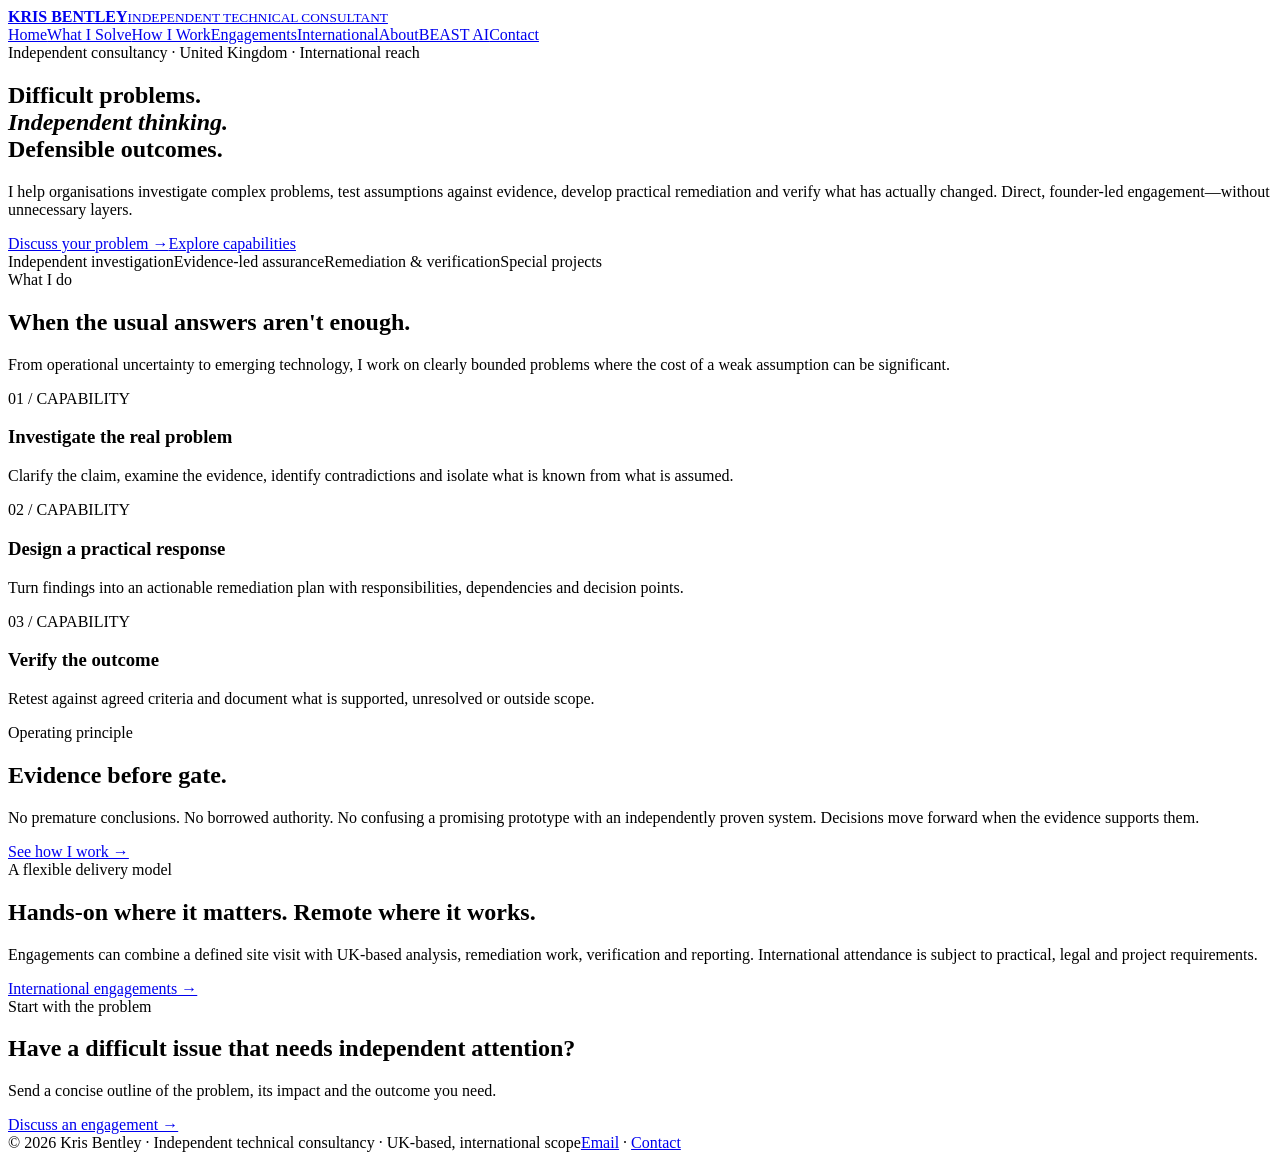
==== index.html @ f87c144c "Publish initial consultancy website" ====
<!doctype html><html lang="en-GB"><head><meta charset="utf-8"><meta name="viewport" content="width=device-width,initial-scale=1"><meta name="description" content="Independent technical investigation, evidence-led assurance, remediation and special-project consultancy."><meta name="theme-color" content="#0a101a"><title>Independent Technical Problem Solver | Kris Bentley</title><link rel="stylesheet" href="assets/style.css"></head><body><a href="#main" style="position:absolute;left:-9999px;top:0" onfocus="this.style.left='10px'" onblur="this.style.left='-9999px'">Skip to content</a><header class="site-header"><div class="wrap head"><a class="brand" href="index.html"><strong>KRIS BENTLEY</strong><small>INDEPENDENT TECHNICAL CONSULTANT</small></a><nav class="nav" aria-label="Main navigation"><a href="index.html" aria-current="page">Home</a><a href="services.html">What I Solve</a><a href="approach.html">How I Work</a><a href="engagements.html">Engagements</a><a href="international.html">International</a><a href="about.html">About</a><a href="beast.html">BEAST AI</a><a href="contact.html" class="contact-link">Contact</a></nav></div></header><main id="main"><section class="hero"><div class="wrap"><div class="eyebrow">Independent consultancy · United Kingdom · International reach</div><h1>Difficult problems.<br><em>Independent thinking.</em><br>Defensible outcomes.</h1><p class="lede">I help organisations investigate complex problems, test assumptions against evidence, develop practical remediation and verify what has actually changed. Direct, founder-led engagement—without unnecessary layers.</p><div class="actions"><a class="btn" href="contact.html">Discuss your problem →</a><a class="btn secondary" href="services.html">Explore capabilities</a></div></div></section><div class="strip"><div class="wrap"><span>Independent investigation</span><span>Evidence-led assurance</span><span>Remediation &amp; verification</span><span>Special projects</span></div></div><section class="section"><div class="wrap"><div class="eyebrow">What I do</div><h2>When the usual answers aren't enough.</h2><p class="section-intro">From operational uncertainty to emerging technology, I work on clearly bounded problems where the cost of a weak assumption can be significant.</p><div class="grid"><article class="card"><div class="number">01 / CAPABILITY</div><h3>Investigate the real problem</h3><p>Clarify the claim, examine the evidence, identify contradictions and isolate what is known from what is assumed.</p></article><article class="card"><div class="number">02 / CAPABILITY</div><h3>Design a practical response</h3><p>Turn findings into an actionable remediation plan with responsibilities, dependencies and decision points.</p></article><article class="card"><div class="number">03 / CAPABILITY</div><h3>Verify the outcome</h3><p>Retest against agreed criteria and document what is supported, unresolved or outside scope.</p></article></div></div></section><section class="section alt"><div class="wrap"><div class="eyebrow">Operating principle</div><h2>Evidence before gate.</h2><p class="lede">No premature conclusions. No borrowed authority. No confusing a promising prototype with an independently proven system. Decisions move forward when the evidence supports them.</p><div class="actions"><a class="btn secondary" href="approach.html">See how I work →</a></div></div></section><section class="section"><div class="wrap"><div class="eyebrow">A flexible delivery model</div><h2>Hands-on where it matters. Remote where it works.</h2><p class="section-intro">Engagements can combine a defined site visit with UK-based analysis, remediation work, verification and reporting. International attendance is subject to practical, legal and project requirements.</p><a class="btn secondary" href="international.html">International engagements →</a></div></section></main><section class="cta"><div class="wrap"><div class="eyebrow">Start with the problem</div><h2>Have a difficult issue that needs independent attention?</h2><p class="lede">Send a concise outline of the problem, its impact and the outcome you need.</p><a class="btn" href="mailto:kris@beastai.co.uk?subject=Independent%20consultancy%20enquiry">Discuss an engagement →</a></div></section><footer class="footer"><div class="wrap"><span>© 2026 Kris Bentley · Independent technical consultancy · UK-based, international scope</span><span><a href="mailto:kris@beastai.co.uk">Email</a> · <a href="contact.html">Contact</a></span></div></footer></body></html>
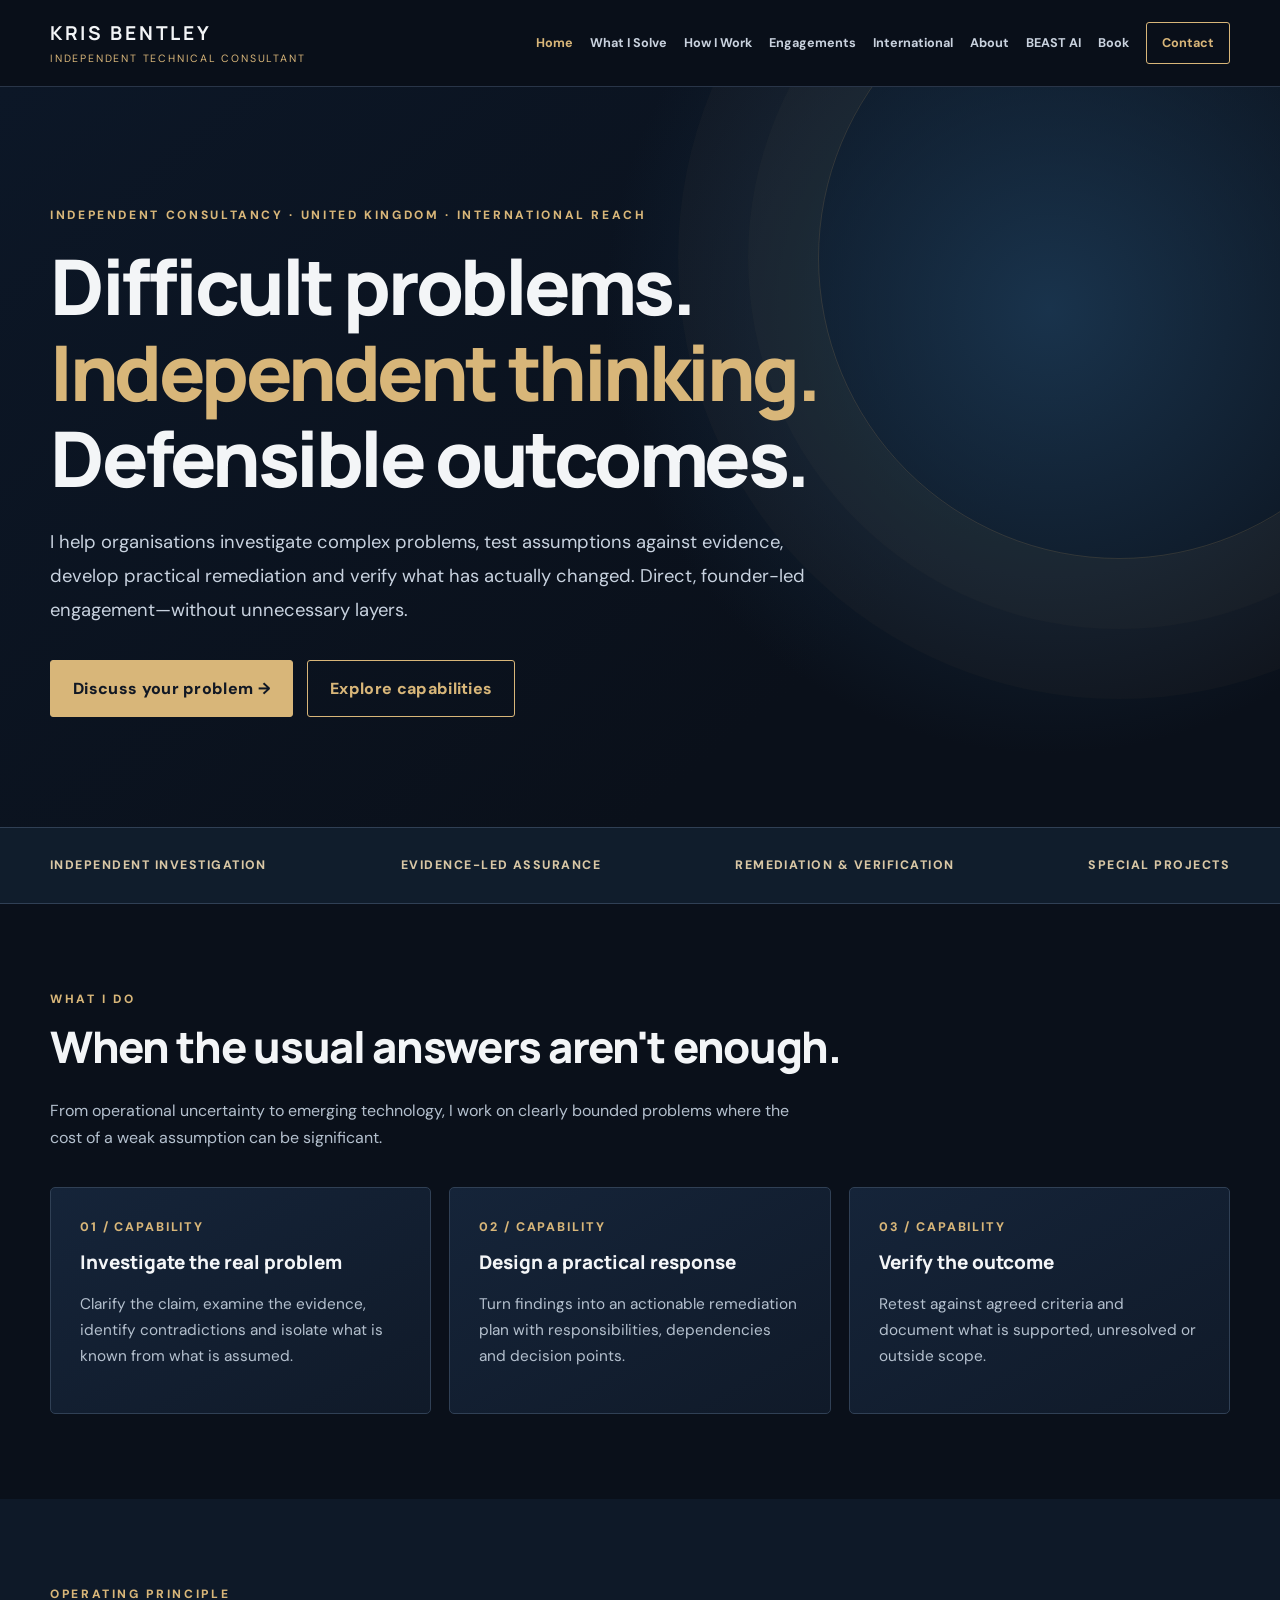
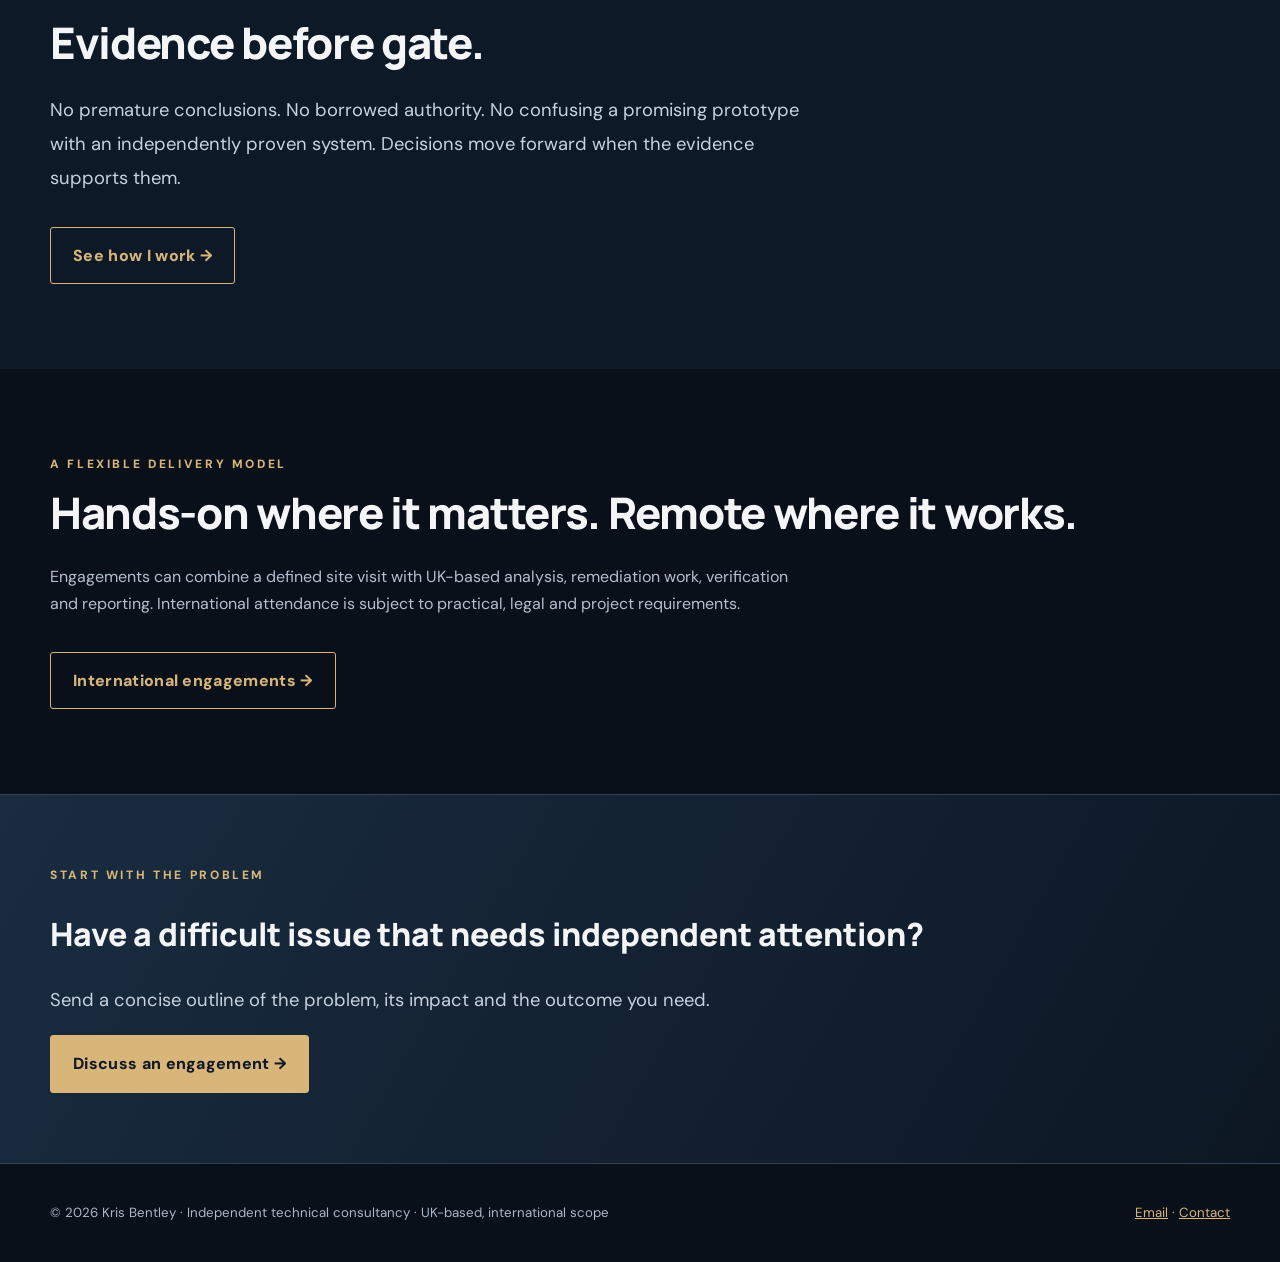
==== commit cb6e15ed: "Add BLINKIN’ ECK! book page and QR code" ====
--- a/index.html
+++ b/index.html
@@ -1 +1 @@
-<!doctype html><html lang="en-GB"><head><meta charset="utf-8"><meta name="viewport" content="width=device-width,initial-scale=1"><meta name="description" content="Independent technical investigation, evidence-led assurance, remediation and special-project consultancy."><meta name="theme-color" content="#0a101a"><title>Independent Technical Problem Solver | Kris Bentley</title><link rel="stylesheet" href="assets/style.css"></head><body><a href="#main" style="position:absolute;left:-9999px;top:0" onfocus="this.style.left='10px'" onblur="this.style.left='-9999px'">Skip to content</a><header class="site-header"><div class="wrap head"><a class="brand" href="index.html"><strong>KRIS BENTLEY</strong><small>INDEPENDENT TECHNICAL CONSULTANT</small></a><nav class="nav" aria-label="Main navigation"><a href="index.html" aria-current="page">Home</a><a href="services.html">What I Solve</a><a href="approach.html">How I Work</a><a href="engagements.html">Engagements</a><a href="international.html">International</a><a href="about.html">About</a><a href="beast.html">BEAST AI</a><a href="contact.html" class="contact-link">Contact</a></nav></div></header><main id="main"><section class="hero"><div class="wrap"><div class="eyebrow">Independent consultancy · United Kingdom · International reach</div><h1>Difficult problems.<br><em>Independent thinking.</em><br>Defensible outcomes.</h1><p class="lede">I help organisations investigate complex problems, test assumptions against evidence, develop practical remediation and verify what has actually changed. Direct, founder-led engagement—without unnecessary layers.</p><div class="actions"><a class="btn" href="contact.html">Discuss your problem →</a><a class="btn secondary" href="services.html">Explore capabilities</a></div></div></section><div class="strip"><div class="wrap"><span>Independent investigation</span><span>Evidence-led assurance</span><span>Remediation &amp; verification</span><span>Special projects</span></div></div><section class="section"><div class="wrap"><div class="eyebrow">What I do</div><h2>When the usual answers aren't enough.</h2><p class="section-intro">From operational uncertainty to emerging technology, I work on clearly bounded problems where the cost of a weak assumption can be significant.</p><div class="grid"><article class="card"><div class="number">01 / CAPABILITY</div><h3>Investigate the real problem</h3><p>Clarify the claim, examine the evidence, identify contradictions and isolate what is known from what is assumed.</p></article><article class="card"><div class="number">02 / CAPABILITY</div><h3>Design a practical response</h3><p>Turn findings into an actionable remediation plan with responsibilities, dependencies and decision points.</p></article><article class="card"><div class="number">03 / CAPABILITY</div><h3>Verify the outcome</h3><p>Retest against agreed criteria and document what is supported, unresolved or outside scope.</p></article></div></div></section><section class="section alt"><div class="wrap"><div class="eyebrow">Operating principle</div><h2>Evidence before gate.</h2><p class="lede">No premature conclusions. No borrowed authority. No confusing a promising prototype with an independently proven system. Decisions move forward when the evidence supports them.</p><div class="actions"><a class="btn secondary" href="approach.html">See how I work →</a></div></div></section><section class="section"><div class="wrap"><div class="eyebrow">A flexible delivery model</div><h2>Hands-on where it matters. Remote where it works.</h2><p class="section-intro">Engagements can combine a defined site visit with UK-based analysis, remediation work, verification and reporting. International attendance is subject to practical, legal and project requirements.</p><a class="btn secondary" href="international.html">International engagements →</a></div></section></main><section class="cta"><div class="wrap"><div class="eyebrow">Start with the problem</div><h2>Have a difficult issue that needs independent attention?</h2><p class="lede">Send a concise outline of the problem, its impact and the outcome you need.</p><a class="btn" href="mailto:kris@beastai.co.uk?subject=Independent%20consultancy%20enquiry">Discuss an engagement →</a></div></section><footer class="footer"><div class="wrap"><span>© 2026 Kris Bentley · Independent technical consultancy · UK-based, international scope</span><span><a href="mailto:kris@beastai.co.uk">Email</a> · <a href="contact.html">Contact</a></span></div></footer></body></html>+<!doctype html><html lang="en-GB"><head><meta charset="utf-8"><meta name="viewport" content="width=device-width,initial-scale=1"><meta name="description" content="Independent technical investigation, evidence-led assurance, remediation and special-project consultancy."><meta name="theme-color" content="#0a101a"><title>Independent Technical Problem Solver | Kris Bentley</title><link rel="stylesheet" href="assets/style.css"></head><body><a href="#main" style="position:absolute;left:-9999px;top:0" onfocus="this.style.left='10px'" onblur="this.style.left='-9999px'">Skip to content</a><header class="site-header"><div class="wrap head"><a class="brand" href="index.html"><strong>KRIS BENTLEY</strong><small>INDEPENDENT TECHNICAL CONSULTANT</small></a><nav class="nav" aria-label="Main navigation"><a href="index.html" aria-current="page">Home</a><a href="services.html">What I Solve</a><a href="approach.html">How I Work</a><a href="engagements.html">Engagements</a><a href="international.html">International</a><a href="about.html">About</a><a href="beast.html">BEAST AI</a><a href="book.html">Book</a><a href="contact.html" class="contact-link">Contact</a></nav></div></header><main id="main"><section class="hero"><div class="wrap"><div class="eyebrow">Independent consultancy · United Kingdom · International reach</div><h1>Difficult problems.<br><em>Independent thinking.</em><br>Defensible outcomes.</h1><p class="lede">I help organisations investigate complex problems, test assumptions against evidence, develop practical remediation and verify what has actually changed. Direct, founder-led engagement—without unnecessary layers.</p><div class="actions"><a class="btn" href="contact.html">Discuss your problem →</a><a class="btn secondary" href="services.html">Explore capabilities</a></div></div></section><div class="strip"><div class="wrap"><span>Independent investigation</span><span>Evidence-led assurance</span><span>Remediation &amp; verification</span><span>Special projects</span></div></div><section class="section"><div class="wrap"><div class="eyebrow">What I do</div><h2>When the usual answers aren't enough.</h2><p class="section-intro">From operational uncertainty to emerging technology, I work on clearly bounded problems where the cost of a weak assumption can be significant.</p><div class="grid"><article class="card"><div class="number">01 / CAPABILITY</div><h3>Investigate the real problem</h3><p>Clarify the claim, examine the evidence, identify contradictions and isolate what is known from what is assumed.</p></article><article class="card"><div class="number">02 / CAPABILITY</div><h3>Design a practical response</h3><p>Turn findings into an actionable remediation plan with responsibilities, dependencies and decision points.</p></article><article class="card"><div class="number">03 / CAPABILITY</div><h3>Verify the outcome</h3><p>Retest against agreed criteria and document what is supported, unresolved or outside scope.</p></article></div></div></section><section class="section alt"><div class="wrap"><div class="eyebrow">Operating principle</div><h2>Evidence before gate.</h2><p class="lede">No premature conclusions. No borrowed authority. No confusing a promising prototype with an independently proven system. Decisions move forward when the evidence supports them.</p><div class="actions"><a class="btn secondary" href="approach.html">See how I work →</a></div></div></section><section class="section"><div class="wrap"><div class="eyebrow">A flexible delivery model</div><h2>Hands-on where it matters. Remote where it works.</h2><p class="section-intro">Engagements can combine a defined site visit with UK-based analysis, remediation work, verification and reporting. International attendance is subject to practical, legal and project requirements.</p><a class="btn secondary" href="international.html">International engagements →</a></div></section></main><section class="cta"><div class="wrap"><div class="eyebrow">Start with the problem</div><h2>Have a difficult issue that needs independent attention?</h2><p class="lede">Send a concise outline of the problem, its impact and the outcome you need.</p><a class="btn" href="mailto:kris@beastai.co.uk?subject=Independent%20consultancy%20enquiry">Discuss an engagement →</a></div></section><footer class="footer"><div class="wrap"><span>© 2026 Kris Bentley · Independent technical consultancy · UK-based, international scope</span><span><a href="mailto:kris@beastai.co.uk">Email</a> · <a href="contact.html">Contact</a></span></div></footer></body></html>
--- a/assets/style.css
+++ b/assets/style.css
@@ -0,0 +1,2 @@
+@import url('https://fonts.googleapis.com/css2?family=DM+Sans:wght@400;500;600;700&family=Manrope:wght@400;500;600;700;800&display=swap');
+:root{--bg:#0a101a;--panel:#111c2b;--panel2:#142235;--ink:#f3f5f7;--muted:#b4c0ce;--gold:#d8b679;--line:#304055;--max:1180px}*{box-sizing:border-box}html{scroll-behavior:smooth}body{margin:0;background:var(--bg);color:var(--ink);font-family:'DM Sans',Arial,sans-serif;line-height:1.7}a{color:inherit}a:focus-visible,button:focus-visible{outline:3px solid var(--gold);outline-offset:4px}.wrap{width:min(var(--max),calc(100% - 48px));margin:auto}.site-header{position:sticky;top:0;z-index:20;background:#0a101aee;backdrop-filter:blur(14px);border-bottom:1px solid #293548}.head{display:flex;align-items:center;justify-content:space-between;gap:24px;min-height:86px}.brand{text-decoration:none;display:flex;flex-direction:column;line-height:1.25}.brand strong{font-family:Manrope,sans-serif;font-size:1.2rem;letter-spacing:.14em}.brand small{font-size:.66rem;letter-spacing:.17em;color:var(--gold);margin-top:7px}.nav{display:flex;gap:17px;align-items:center;flex-wrap:wrap}.nav a{text-decoration:none;color:#c9d2de;font-size:.79rem;font-weight:700}.nav a:hover,.nav a[aria-current=page]{color:var(--gold)}.nav .contact-link{border:1px solid var(--gold);padding:9px 15px;border-radius:3px;color:var(--gold)}.eyebrow{text-transform:uppercase;letter-spacing:.22em;font-size:.75rem;color:var(--gold);font-weight:800}.hero{position:relative;overflow:hidden;padding:118px 0 110px;background:radial-gradient(circle at 82% 30%,#19334c 0%,transparent 38%),linear-gradient(140deg,#0c1727,#0a101a 70%)}.hero:after{content:'';position:absolute;right:-140px;top:-130px;width:600px;height:600px;border:1px solid #bb985b33;border-radius:50%;box-shadow:0 0 0 70px #bb985b08,0 0 0 140px #bb985b08;pointer-events:none}.hero .wrap{position:relative;z-index:1}.hero h1,.page-hero h1{font:800 clamp(2.6rem,6vw,5.2rem)/1.12 Manrope,sans-serif;letter-spacing:-.045em;max-width:960px;margin:18px 0 24px}.hero h1 em{font-style:normal;color:var(--gold)}.lede{font-size:1.15rem;color:#c8d2df;max-width:760px;line-height:1.85}.actions{display:flex;flex-wrap:wrap;gap:14px;margin-top:32px}.btn{display:inline-block;text-decoration:none;padding:14px 22px;font-weight:800;letter-spacing:.02em;border:1px solid var(--gold);background:var(--gold);color:#111824;border-radius:3px}.btn.secondary{background:transparent;color:var(--gold)}.section{padding:85px 0}.section.alt{background:#0e1928}.section h2{font:800 clamp(1.8rem,3.4vw,2.8rem)/1.2 Manrope,sans-serif;letter-spacing:-.03em;margin:12px 0 24px}.section-intro{color:var(--muted);max-width:760px;margin-bottom:35px}.grid{display:grid;grid-template-columns:repeat(3,1fr);gap:18px}.grid.two{grid-template-columns:repeat(2,1fr)}.card{background:linear-gradient(150deg,#152439,#101a29);border:1px solid var(--line);padding:29px;border-radius:5px}.card .number{color:var(--gold);font-size:.78rem;font-weight:800;letter-spacing:.15em}.card h3{font:800 1.18rem/1.35 Manrope,sans-serif;margin:12px 0}.card p,.card li{color:var(--muted);font-size:.96rem}.card ul{padding-left:19px}.strip{border-top:1px solid var(--line);border-bottom:1px solid var(--line);background:#101d2c;padding:27px 0}.strip .wrap{display:flex;gap:28px;justify-content:space-between;flex-wrap:wrap}.strip span{font-size:.77rem;text-transform:uppercase;letter-spacing:.12em;color:#d9c7a5;font-weight:800}.page-hero{padding:95px 0 70px;background:linear-gradient(115deg,#13253a,#0a101a)}.page-hero h1{font-size:clamp(2.5rem,5vw,4.2rem)}.content{max-width:850px}.content p,.content li{color:#c1cbd7}.content h2{font-family:Manrope,sans-serif;margin-top:42px}.steps{counter-reset:step;display:grid;gap:16px}.step{padding:24px 26px;border-left:3px solid var(--gold);background:var(--panel)}.step h3{margin:0 0 8px}.step p{margin:0;color:var(--muted)}.note{border:1px solid #715f41;background:#1b2025;padding:22px;color:#e3d8c5;margin:28px 0}.cta{background:linear-gradient(120deg,#192c40,#0d1724);border-top:1px solid var(--line);padding:70px 0}.cta h2{font:800 2rem Manrope,sans-serif}.footer{padding:38px 0;color:#aab8c8;border-top:1px solid var(--line);font-size:.83rem}.footer .wrap{display:flex;justify-content:space-between;gap:25px;flex-wrap:wrap}.footer a{color:var(--gold)}.micro{font-size:.85rem;color:var(--muted)}@media(max-width:980px){.head{align-items:flex-start;padding:18px 0;flex-direction:column}.nav{gap:13px}.grid{grid-template-columns:repeat(2,1fr)}}@media(max-width:640px){.wrap{width:min(100% - 34px,var(--max))}.nav{gap:10px 14px}.nav a{font-size:.73rem}.hero{padding:82px 0}.section{padding:60px 0}.grid,.grid.two{grid-template-columns:1fr}.hero h1{font-size:2.6rem}.footer .wrap{display:block}}@media(prefers-reduced-motion:reduce){html{scroll-behavior:auto}}
